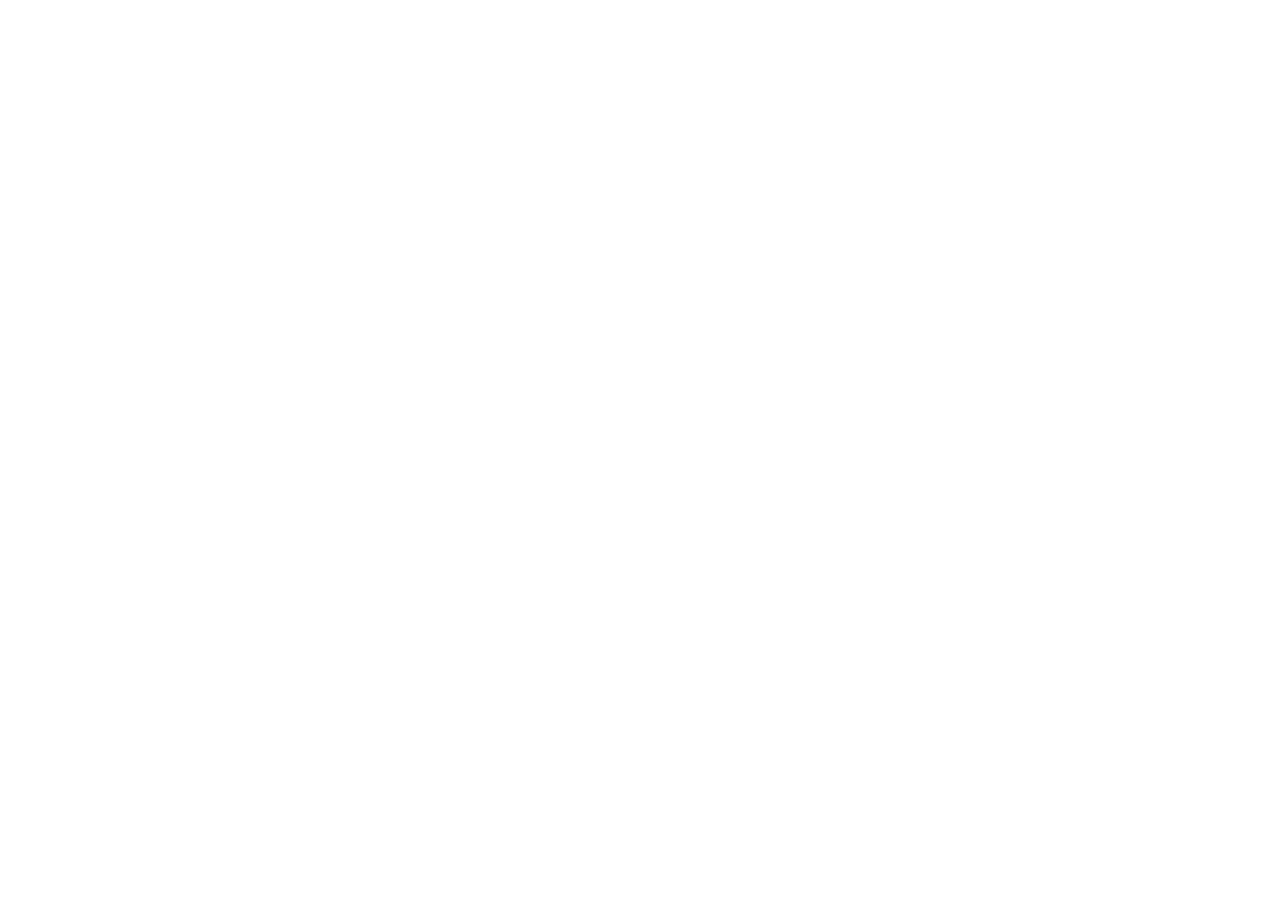
==== index.html @ b8bb3866 "first commit" ====
<!DOCTYPE html>
<html lang="es">

<head>
    <meta charset="UTF-8" />
    <meta name="viewport" content="width=device-width, initial-scale=1.0" />
    <title>Sistema de Publicación de Resultados Electorales</title>
   
</head>

<body>
 
</html>
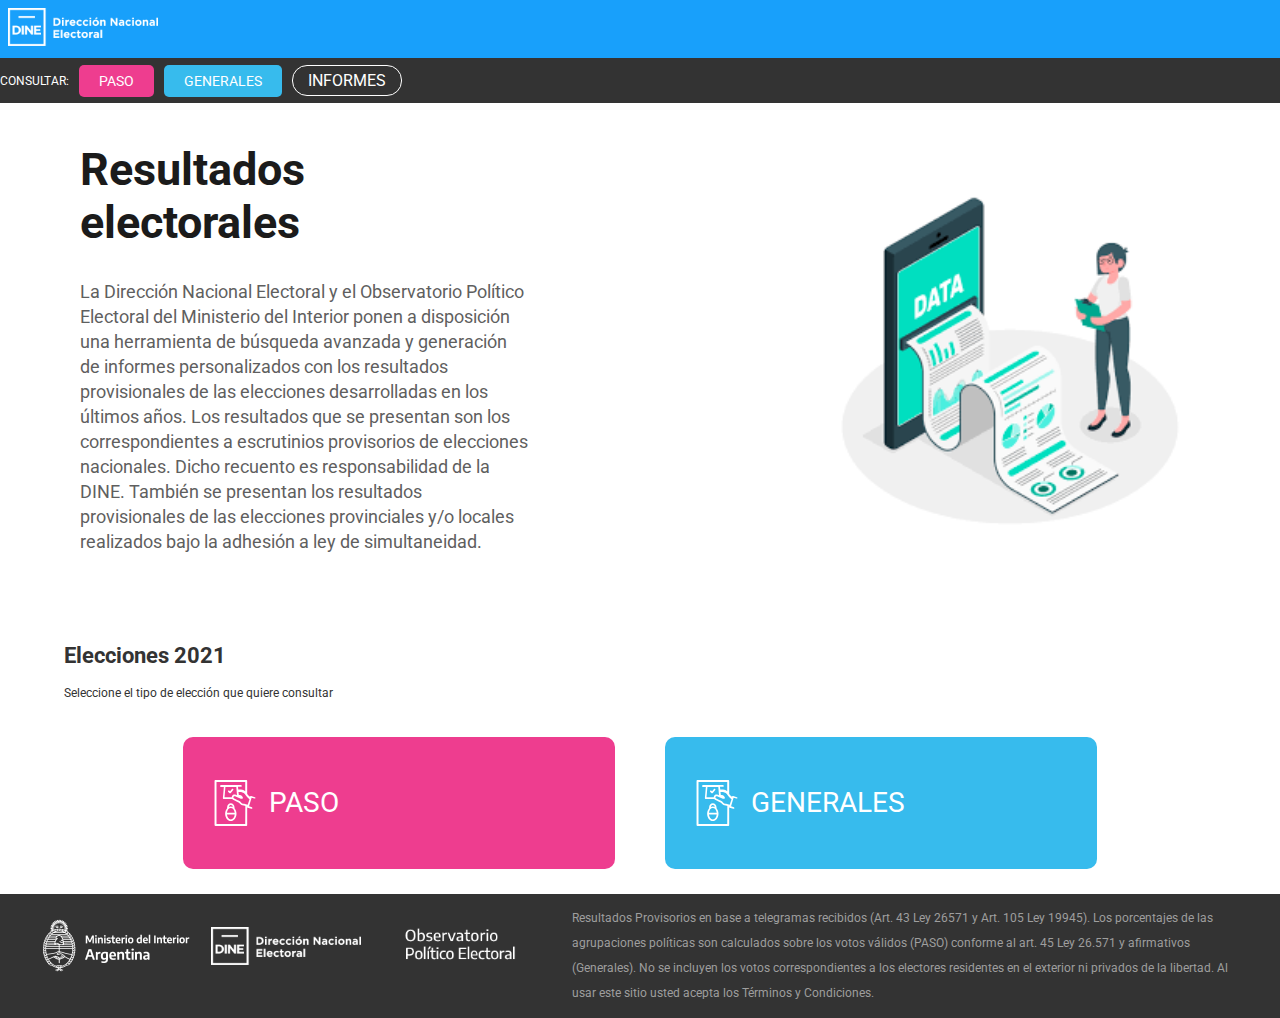
==== commit e157a266: "Finished html and css" ====
--- a/index.html
+++ b/index.html
@@ -1,13 +1,127 @@
 <!DOCTYPE html>
 <html lang="es">
-
-<head>
+  <head>
     <meta charset="UTF-8" />
     <meta name="viewport" content="width=device-width, initial-scale=1.0" />
     <title>Sistema de Publicación de Resultados Electorales</title>
-   
-</head>
-
-<body>
- 
-</html>+    <link
+      rel="stylesheet"
+      href="https://cdnjs.cloudflare.com/ajax/libs/fontawesome/5.15.4/css/all.min.css"
+      crossorigin="anonymous"
+      referrerpolicy="no-referrer"
+    />
+    <link
+      rel="shortcut icon"
+      type="image/png"
+      href="img/icons/favicon-16x16.png"
+    />
+    <!-- Estilos CSS -->
+    <link rel="stylesheet" href="css/variables.css" />
+    <link rel="stylesheet" href="css/common.css" />
+  </head>
+  <body>
+    <header>
+      <!--Barra de logo portal-->
+      <div class="header-page">
+        <a href="index.html">
+          <img src="img/Logo_DINE_negativo.png" alt="logo" class="logo"
+        /></a>
+      </div>
+      <!--Barra de menú principal-->
+      <ul>
+        <li><p>CONSULTAR:</p></li>
+        <li><a href="paso.html" class="boton-paso">PASO</a></li>
+        <li><a href="generales.html" class="boton-generales">GENERALES</a></li>
+        <li><a href="informes.html">Informes</a></li>
+        <!-- <li><a href="#contact">Contacto</a></li>  no aparece esto en el pdf-->
+      </ul>
+    </header>
+    <!-- Contenido principal de la página -->
+    <main>
+      <section id="sec-titulo">
+        <!--Seccion para agregar una palicula favorita por codigo-->
+        <div class="sec-titulo-container">
+          <div class="sec-titulo-texto">
+            <h2>Resultados electorales</h2>
+            <p>
+              La Dirección Nacional Electoral y el Observatorio Político
+              Electoral del Ministerio del Interior ponen a disposición una
+              herramienta de búsqueda avanzada y generación de informes
+              personalizados con los resultados provisionales de las elecciones
+              desarrolladas en los últimos años. Los resultados que se presentan
+              son los correspondientes a escrutinios provisorios de elecciones
+              nacionales. Dicho recuento es responsabilidad de la DINE. También
+              se presentan los resultados provisionales de las elecciones
+              provinciales y/o locales realizados bajo la adhesión a ley de
+              simultaneidad.
+            </p>
+          </div>
+          <div><img src="img/images.png" alt="" /></div>
+        </div>
+      </section>
+      <section id="sec-contenido">
+        <h2>Elecciones 2021</h3>
+        <p>Seleccione el tipo de elección que quiere consultar</p>
+        <div class="main-botones">
+          <a class="main-boton-paso" href="paso.html"><svg version="1.1" id="Capa_1" xmlns="http://www.w3.org/2000/svg" xmlns:xlink="http://www.w3.org/1999/xlink"
+            x="0px" y="0px" width="841.889px" height="595.281px" viewBox="0 0 841.889 595.281"
+            enable-background="new 0 0 841.889 595.281" xml:space="preserve" class="v-icon__component theme--light"
+            style="font-size: 70px; height: 70px; width: 70px;">
+            <g>
+                <path fill="#FFFFFF"
+                    d="M671.434,227.503l-43.614-14.145c-2.358-1.179-4.716-1.179-8.252,1.179 c-2.357,1.179-4.715,3.536-4.715,5.894l-1.179,3.536c-9.431-8.251-22.396-20.039-34.185-35.363V31.827 c0-7.072-5.894-11.788-11.788-11.788H198.746c-7.073,0-11.788,5.895-11.788,11.788v530.448c0,7.072,4.715,11.787,11.788,11.787 h368.955c7.073,0,11.788-4.715,11.788-11.787V348.917c1.179,2.357,3.536,3.536,4.715,4.716l44.794,14.145c1.179,0,2.357,0,3.536,0 c4.715,0,8.251-2.357,9.43-7.072s-1.179-10.609-5.894-12.967l0,0l-34.185-11.787l30.648-102.554l34.185,10.608l0,0 c4.715,1.179,10.608-1.179,12.966-7.072C679.685,234.576,676.149,228.682,671.434,227.503z M555.914,550.487H210.533V43.615 h345.381v113.162c-29.47-25.934-77.799-21.218-83.693-20.039l-3.536-34.185h35.363c5.894,0,10.609-4.715,10.609-10.609 c0-5.894-4.716-10.608-10.609-10.608H262.4c-4.715,2.357-9.43,7.072-9.43,12.966c0,5.895,4.715,10.609,10.608,10.609h35.363 l-11.787,132.022c0,2.357,1.179,5.894,2.357,8.251c2.357,2.358,4.715,3.537,7.072,3.537h103.731 c5.895,9.43,15.324,12.966,16.503,14.145c0,0,29.47,15.324,51.866,24.755c12.967,5.894,15.324,9.43,20.039,14.145 c2.357,3.537,5.894,7.073,10.609,10.609c14.146,12.967,34.185,14.146,40.078,15.324l17.682,4.715L555.914,550.487z M456.897,203.927l-8.251-3.536c-1.179-1.179-17.682-8.251-31.827-3.536c-8.251,2.357-14.145,8.251-18.86,17.682 c-2.357,4.715-3.536,8.251-3.536,12.967h-87.229l10.608-122.593h130.844L456.897,203.927z M585.383,319.448l-42.436-11.788 c-1.179,0-2.357,0-3.536,0c0,0-17.682,0-28.291-9.431c-3.536-3.536-5.894-7.072-8.251-9.43 c-5.894-7.073-11.788-12.967-27.112-20.039c-22.396-9.431-50.687-24.755-51.865-24.755c0,0-7.073-3.536-9.431-9.43 c-1.179-3.536-1.179-7.072,1.179-10.609c2.357-4.715,4.716-5.894,7.073-7.072c5.894-2.357,14.145,1.179,17.682,2.357l62.475,25.933 c4.715,1.18,15.324,4.716,22.396-2.357c4.715-4.715,3.536-11.787-2.357-21.218c-10.609-16.503-29.469-20.039-37.721-20.039 c-1.179,0-2.357,0-2.357,0c-1.179,0-2.357,0-3.536,0l0,0l-4.716-36.542l-1.179-8.251c0,0,0,0,1.179,09c0,0,56.581-8.252,76.621,24.754c15.323,25.933,38.899,50.688,56.58,62.475L585.383,319.448z">
+                </path>
+                <path fill="#FFFFFF"
+                    d="M368.49,179.174c2.357,1.179,3.536,2.357,5.894,2.357l0,0l0,0c3.536,0,5.895-1.179,8.252-3.536 l29.469-35.363c3.536-4.715,2.357-10.609-1.179-14.146c-2.357-1.179-4.715-2.357-7.072-2.357c-2.358,0-4.716,1.179-7.073,3.536 l-12.966,15.324l-9.431,11.788l-5.894-4.716l-4.715-3.536c-4.716-3.536-10.609-2.357-14.146,2.357 c-3.536,4.716-2.357,10.609,2.357,14.146L368.49,179.174z">
+                </path>
+                <path fill="#FFFFFF"
+                    d="M427.428,359.526c0-2.357,0-3.536,0-5.894c0,0,0,0,0-1.18l0,0l0,0c0-28.29-20.039-50.688-44.793-50.688 c-24.755,0-44.794,22.397-44.794,50.688l0,0l0,0c0,2.358,0,4.716,0,7.073c-14.145,16.503-23.575,40.078-23.575,67.189l0,0l0,0 c0,48.33,30.648,88.408,68.369,88.408c37.72,0,68.368-40.078,68.368-88.408l0,0l0,0 C451.003,399.604,441.573,376.029,427.428,359.526z M382.635,495.085c-23.576,0-43.615-25.933-47.151-57.76h94.302 C427.428,469.152,407.389,495.085,382.635,495.085z M406.21,344.202c-7.073-3.536-15.324-5.894-23.575-5.894 c-8.252,0-16.503,2.357-23.576,5.894c3.537-12.967,12.967-21.218,23.576-21.218C394.422,321.805,403.853,331.235,406.21,344.202z M382.635,358.347c23.575,0,43.614,24.754,47.15,57.76h-94.302C339.02,383.101,359.059,358.347,382.635,358.347z">
+                </path>
+            </g>
+        </svg> PASO</a>
+          <a class="main-boton-generales" href="generales.html"><svg version="1.1" id="Capa_1" xmlns="http://www.w3.org/2000/svg" xmlns:xlink="http://www.w3.org/1999/xlink"
+            x="0px" y="0px" width="841.889px" height="595.281px" viewBox="0 0 841.889 595.281"
+            enable-background="new 0 0 841.889 595.281" xml:space="preserve" class="v-icon__component theme--light"
+            style="font-size: 70px; height: 70px; width: 70px;">
+            <g>
+                <path fill="#FFFFFF"
+                    d="M671.434,227.503l-43.614-14.145c-2.358-1.179-4.716-1.179-8.252,1.179 c-2.357,1.179-4.715,3.536-4.715,5.894l-1.179,3.536c-9.431-8.251-22.396-20.039-34.185-35.363V31.827 c0-7.072-5.894-11.788-11.788-11.788H198.746c-7.073,0-11.788,5.895-11.788,11.788v530.448c0,7.072,4.715,11.787,11.788,11.787 h368.955c7.073,0,11.788-4.715,11.788-11.787V348.917c1.179,2.357,3.536,3.536,4.715,4.716l44.794,14.145c1.179,0,2.357,0,3.536,0 c4.715,0,8.251-2.357,9.43-7.072s-1.179-10.609-5.894-12.967l0,0l-34.185-11.787l30.648-102.554l34.185,10.608l0,0 c4.715,1.179,10.608-1.179,12.966-7.072C679.685,234.576,676.149,228.682,671.434,227.503z M555.914,550.487H210.533V43.615 h345.381v113.162c-29.47-25.934-77.799-21.218-83.693-20.039l-3.536-34.185h35.363c5.894,0,10.609-4.715,10.609-10.609 c0-5.894-4.716-10.608-10.609-10.608H262.4c-4.715,2.357-9.43,7.072-9.43,12.966c0,5.895,4.715,10.609,10.608,10.609h35.363 l-11.787,132.022c0,2.357,1.179,5.894,2.357,8.251c2.357,2.358,4.715,3.537,7.072,3.537h103.731 c5.895,9.43,15.324,12.966,16.503,14.145c0,0,29.47,15.324,51.866,24.755c12.967,5.894,15.324,9.43,20.039,14.145 c2.357,3.537,5.894,7.073,10.609,10.609c14.146,12.967,34.185,14.146,40.078,15.324l17.682,4.715L555.914,550.487z M456.897,203.927l-8.251-3.536c-1.179-1.179-17.682-8.251-31.827-3.536c-8.251,2.357-14.145,8.251-18.86,17.682 c-2.357,4.715-3.536,8.251-3.536,12.967h-87.229l10.608-122.593h130.844L456.897,203.927z M585.383,319.448l-42.436-11.788 c-1.179,0-2.357,0-3.536,0c0,0-17.682,0-28.291-9.431c-3.536-3.536-5.894-7.072-8.251-9.43 c-5.894-7.073-11.788-12.967-27.112-20.039c-22.396-9.431-50.687-24.755-51.865-24.755c0,0-7.073-3.536-9.431-9.43 c-1.179-3.536-1.179-7.072,1.179-10.609c2.357-4.715,4.716-5.894,7.073-7.072c5.894-2.357,14.145,1.179,17.682,2.357l62.475,25.933 c4.715,1.18,15.324,4.716,22.396-2.357c4.715-4.715,3.536-11.787-2.357-21.218c-10.609-16.503-29.469-20.039-37.721-20.039 c-1.179,0-2.357,0-2.357,0c-1.179,0-2.357,0-3.536,0l0,0l-4.716-36.542l-1.179-8.251c0,0,0,0,1.179,09c0,0,56.581-8.252,76.621,24.754c15.323,25.933,38.899,50.688,56.58,62.475L585.383,319.448z">
+                </path>
+                <path fill="#FFFFFF"
+                    d="M368.49,179.174c2.357,1.179,3.536,2.357,5.894,2.357l0,0l0,0c3.536,0,5.895-1.179,8.252-3.536 l29.469-35.363c3.536-4.715,2.357-10.609-1.179-14.146c-2.357-1.179-4.715-2.357-7.072-2.357c-2.358,0-4.716,1.179-7.073,3.536 l-12.966,15.324l-9.431,11.788l-5.894-4.716l-4.715-3.536c-4.716-3.536-10.609-2.357-14.146,2.357 c-3.536,4.716-2.357,10.609,2.357,14.146L368.49,179.174z">
+                </path>
+                <path fill="#FFFFFF"
+                    d="M427.428,359.526c0-2.357,0-3.536,0-5.894c0,0,0,0,0-1.18l0,0l0,0c0-28.29-20.039-50.688-44.793-50.688 c-24.755,0-44.794,22.397-44.794,50.688l0,0l0,0c0,2.358,0,4.716,0,7.073c-14.145,16.503-23.575,40.078-23.575,67.189l0,0l0,0 c0,48.33,30.648,88.408,68.369,88.408c37.72,0,68.368-40.078,68.368-88.408l0,0l0,0 C451.003,399.604,441.573,376.029,427.428,359.526z M382.635,495.085c-23.576,0-43.615-25.933-47.151-57.76h94.302 C427.428,469.152,407.389,495.085,382.635,495.085z M406.21,344.202c-7.073-3.536-15.324-5.894-23.575-5.894 c-8.252,0-16.503,2.357-23.576,5.894c3.537-12.967,12.967-21.218,23.576-21.218C394.422,321.805,403.853,331.235,406.21,344.202z M382.635,358.347c23.575,0,43.614,24.754,47.15,57.76h-94.302C339.02,383.101,359.059,358.347,382.635,358.347z">
+                </path>
+            </g>
+        </svg> GENERALES</a>
+        </div>
+      </section>
+    </main>
+    <!--Pie de página-->
+    <footer>
+      <div class="footer-images">
+        <img
+          src="img/icons/Ministerio-del-Interior_pluma.1ab9a7a7.png"
+          alt="ministerio del interior argentina"
+        />
+        <img
+          src="img/icons/Logo_DINE_negativo.a88f983e.png"
+          alt="direccion nacional electoral"
+        />
+        <img
+          src="img/icons/logos_001-10.4430c8d5.png"
+          alt="observatorio politico electoral"
+        />
+      </div>
+      <p>
+        Resultados Provisorios en base a telegramas recibidos (Art. 43 Ley 26571
+        y Art. 105 Ley 19945). Los porcentajes de las agrupaciones políticas son
+        calculados sobre los votos válidos (PASO) conforme al art. 45 Ley 26.571
+        y afirmativos (Generales). No se incluyen los votos correspondientes a
+        los electores residentes en el exterior ni privados de la libertad. Al
+        usar este sitio usted acepta los <a>Términos y Condiciones</a>.
+      </p>
+    </footer>
+  </body>
+</html>
--- a/css/variables.css
+++ b/css/variables.css
@@ -0,0 +1,33 @@
+:root {
+  --magenta: #ee3d8f;
+  --celeste: #37bbed;
+  --morado: #9283be;
+  --gris-claro: #9e9e9e;
+  --titulos: #333;
+  --textos: #333;
+  --fondo-pantalla: rgb(235, 245, 251);
+  --fondo-Cabecera: #18a0fb;
+  --fondo-Footer: #333;
+  --fondo-Menu: #333;
+  --texto-footer: #9e9e9e;
+  --titulo-Grilla: #727272;
+  --borde-inferior-Grilla: #727272;
+  --borde-Grilla: #c5c5c5;
+  --grafica-amarillo: rgb(252, 210, 0);
+  --grafica-amarillo-claro: rgba(252, 210, 0, 0.3);
+  --grafica-celeste: rgb(0, 169, 232);
+  --grafica-celeste-claro: rgba(0, 169, 232, 0.3);
+  --grafica-bordo: rgb(171, 40, 40);
+  --grafica-bordo-claro: rgba(171, 40, 40, 0.3);
+  --grafica-lila: rgb(112, 76, 159);
+  --grafica-lila-claro: rgba(112, 76, 159, 0.5);
+  --grafica-lila2: rgb(77, 46, 110);
+  --grafica-lila2-claro: rgba(77, 46, 110, 0.5);
+  --grafica-gris: rgb(128, 128, 128);
+  --grafica-gris-claro: rgb(128, 128, 128, 0.5);
+  --grafica-verde: rgb(102, 171, 60);
+  --grafica-verde-claro: rgba(102, 171, 60, 0.5);
+  --mensaje-usuario-amarillo: #ffc107;
+  --mensaje-usuario-verde: #28a745;
+  --mensaje-usuario-rojo: #dc3545;
+}
--- a/css/common.css
+++ b/css/common.css
@@ -0,0 +1,189 @@
+@import url("https://fonts.googleapis.com/css?family=Roboto:100,300,400,500,700,900");
+
+* {
+  font-family: "Roboto", sans-serif;
+}
+
+html,
+body {
+  margin: 0;
+  padding: 0;
+  background-color: rgb(255, 255, 255);
+  min-height: 100vh;
+}
+
+p {
+  font-size: 12px;
+  color: var(--textos);
+}
+
+h1 {
+  font-size: 26px;
+  color: var(--titulos);
+  padding-bottom: 20px;
+}
+
+h2 {
+  font-size: 22px;
+  color: var(--titulos);
+}
+
+h3 {
+  font-size: 18px;
+  color: var(--titulos);
+}
+
+a,
+button {
+  cursor: pointer;
+}
+
+.header-page {
+  background-color: var(--fondo-Cabecera);
+  color: white;
+  padding: 0.5em;
+}
+
+.logo {
+  width: 150px;
+}
+
+header ul {
+  background-color: var(--fondo-Menu);
+  margin: 0;
+  padding: 0;
+  display: flex;
+  gap: 10px;
+  justify-content: flex-start;
+  align-items: center;
+  height: 45px;
+}
+
+header ul li {
+  list-style: none;
+}
+
+header ul li p {
+  color: white;
+}
+
+.boton-paso,
+.boton-generales {
+  background-color: var(--magenta);
+  border-radius: 5px;
+  padding: 8px 20px;
+  color: white;
+  text-transform: uppercase;
+  text-align: center;
+  border: none;
+  font-size: 14px;
+}
+
+.boton-generales {
+  background-color: var(--celeste);
+}
+
+.boton-paso:hover,
+.boton-generales:hover,
+header ul li a:hover {
+  background-color: var(--gris-claro);
+}
+
+header ul li a {
+  text-decoration: none;
+  color: white;
+  text-align: center;
+  text-transform: uppercase;
+  border: 1px solid white;
+  border-radius: 15px;
+  padding: 5px 15px;
+}
+
+.sec-titulo-container {
+  display: flex;
+  justify-content: space-between;
+  align-items: center;
+  padding: 40px 80px;
+}
+
+.sec-titulo-texto {
+  width: 40%;
+}
+
+.sec-titulo-texto h2 {
+  font-size: 45px;
+  margin: 0;
+  color: rgb(27, 27, 27);
+}
+
+.sec-titulo-texto p {
+  color: rgb(95, 95, 95);
+  line-height: 25px;
+  font-size: 18px;
+  margin: 30px 0;
+}
+
+.sec-titulo-container img {
+  margin: 15px;
+  width: 350px;
+}
+
+#sec-contenido {
+  width: 90%;
+  margin: auto;
+}
+
+.main-botones {
+  display: flex;
+  justify-content: center;
+}
+
+.main-boton-paso,
+.main-boton-generales {
+  background-color: var(--magenta);
+  border-radius: 10px;
+  margin: 25px;
+  width: 400px;
+  height: 100px;
+  padding: 1rem;
+  color: white;
+  font-size: 28px;
+  text-decoration: none;
+  display: flex;
+  align-items: center;
+}
+
+.main-boton-generales {
+  background-color: var(--celeste);
+}
+
+footer {
+  background-color: var(--fondo-Footer);
+  position: relative;
+  bottom: 0;
+  left: 0;
+  display: flex;
+  justify-content: space-between;
+  padding: 0 50px;
+}
+
+.footer-images {
+  width: 40%;
+  display: flex;
+  justify-content: center;
+  align-items: center;
+  gap: 20px;
+  padding-right: 50px;
+  padding-bottom: 20px;
+}
+
+footer img {
+  width: 150px;
+  object-fit: contain;
+}
+
+footer p {
+  color: var(--texto-footer);
+  width: 60%;
+  line-height: 25px;
+}
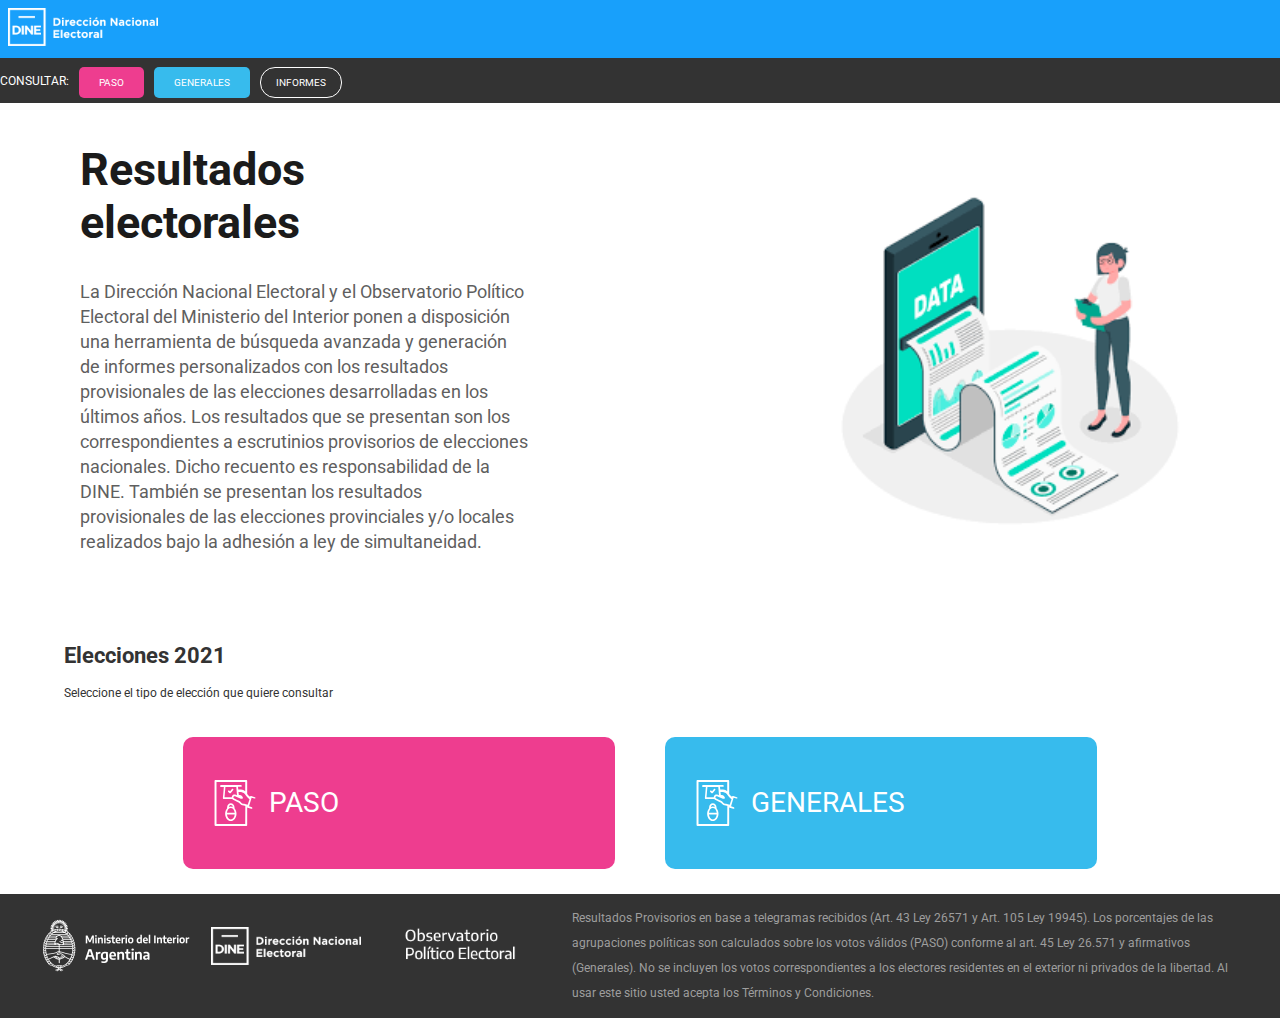
==== commit fc7e3fc6: "primer parte completada" ====
--- a/index.html
+++ b/index.html
@@ -30,9 +30,9 @@
       <!--Barra de menú principal-->
       <ul>
         <li><p>CONSULTAR:</p></li>
-        <li><a href="paso.html" class="boton-paso">PASO</a></li>
-        <li><a href="generales.html" class="boton-generales">GENERALES</a></li>
-        <li><a href="informes.html">Informes</a></li>
+        <li class="boton-container"><a href="paso.html" class="boton-paso">PASO</a></li>
+        <li class="boton-container"><a href="generales.html" class="boton-generales">GENERALES</a></li>
+        <li><a href="informes.html" class="boton-informes">INFORMES</a></li>
         <!-- <li><a href="#contact">Contacto</a></li>  no aparece esto en el pdf-->
       </ul>
     </header>
--- a/css/common.css
+++ b/css/common.css
@@ -54,7 +54,6 @@
   padding: 0;
   display: flex;
   gap: 10px;
-  justify-content: flex-start;
   align-items: center;
   height: 45px;
 }
@@ -71,16 +70,62 @@
 .boton-generales {
   background-color: var(--magenta);
   border-radius: 5px;
-  padding: 8px 20px;
+  padding: 10px 20px;
   color: white;
   text-transform: uppercase;
   text-align: center;
   border: none;
-  font-size: 14px;
+  font-size: 10px;
 }
 
 .boton-generales {
   background-color: var(--celeste);
+}
+
+.selectCargo {
+  max-width: 300px;
+}
+
+.boton-filtrar-container {
+  width: 100px;
+}
+
+.boton-filtrar-container li {
+  width: 100%;
+}
+
+.boton-filtrar {
+  display: flex;
+  align-items: center;
+  justify-content: center;
+  background-color: white;
+  border: none;
+  border-radius: 15px;
+  padding: 8px 15px;
+  color: var(--textos);
+  font-size: 10px;
+  text-transform: uppercase;
+  text-align: center;
+  width: 70px;
+}
+
+.boton-inicio-container {
+  width: 100%;
+}
+
+.boton-inicio {
+  background-color: var(--gris-claro);
+  border-radius: 5px;
+  padding: 8px 20px;
+  color: white;
+  font-size: 10px;
+  text-transform: uppercase;
+  text-align: center;
+  float: right;
+}
+
+header ul li a {
+  text-decoration: none;
 }
 
 .boton-paso:hover,
@@ -89,14 +134,14 @@
   background-color: var(--gris-claro);
 }
 
-header ul li a {
-  text-decoration: none;
+.boton-informes {
   color: white;
   text-align: center;
   text-transform: uppercase;
   border: 1px solid white;
   border-radius: 15px;
-  padding: 5px 15px;
+  padding: 9px 15px;
+  font-size: 10px;
 }
 
 .sec-titulo-container {
@@ -187,3 +232,39 @@
   width: 60%;
   line-height: 25px;
 }
+
+#success,
+#error,
+#warning {
+  display: none;
+  position: relative;
+  right: 0;
+}
+
+.carteles {
+  display: flex;
+  justify-content: center;
+  margin-top: 20px;
+}
+
+.carteles div {
+  width: 400px;
+  margin: 0;
+  padding: 15px;
+  border-radius: 10px;
+  color: white;
+  font-size: 12px;
+  text-align: center;
+}
+
+.carteles div:first-child {
+  background-color: var(--mensaje-usuario-verde);
+}
+
+.carteles div:nth-child(2) {
+  background-color: var(--mensaje-usuario-rojo);
+}
+
+.carteles div:nth-child(3) {
+  background-color: var(--mensaje-usuario-amarillo);
+}
